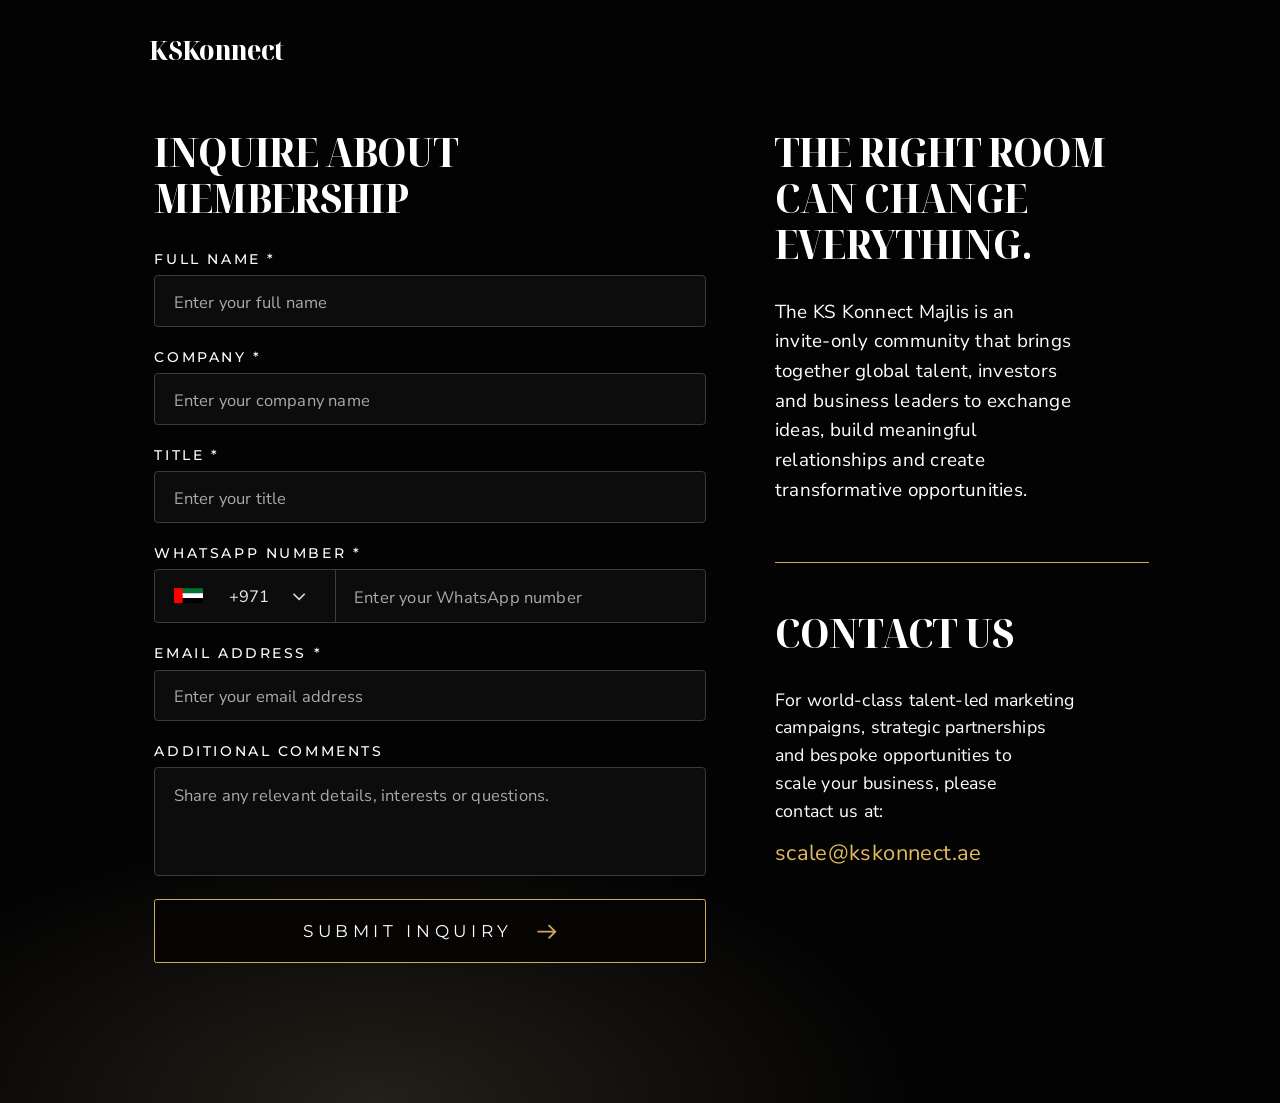
==== majlis.html @ ef3bc93c "Say why an inquiry failed to send The form now tells the visitor when FormSubmit is still waiting fo" ====
<!doctype html>
<html lang="en"><head><meta charset="utf-8"><meta name="viewport" content="width=device-width, initial-scale=1"><link rel="preconnect" href="https://fonts.googleapis.com"><link rel="preconnect" href="https://fonts.gstatic.com" crossorigin><link href="https://fonts.googleapis.com/css2?family=Montserrat:wght@400;500&family=Noto+Serif+Display:wdth,wght@62.5..100,700..900&family=Nunito+Sans:wght@400&display=swap" rel="stylesheet"><link rel="stylesheet" href="style.css">
<title>Inquire About Membership | KS Konnect Majlis</title>
<meta name="description" content="A private gathering for global talent, investors and business leaders to create transformative partnerships.">
</head><body>
<header class="full site-head static"><div class="wrap"><a class="logo-sm" href="index.html">KSKonnect</a></div></header>

<main class="full m-body">
  <div class="wrap">
   <section class="form-col">
    <h1 class="title">INQUIRE ABOUT MEMBERSHIP</h1>
    <form id="interest" novalidate>
      <div class="field"><label for="name">Full name *</label><input class="ctl" id="name" name="name" placeholder="Enter your full name" required autocomplete="name"></div>
      <div class="field"><label for="company">Company *</label><input class="ctl" id="company" name="company" placeholder="Enter your company name" required autocomplete="organization"></div>
      <div class="field"><label for="title">Title *</label><input class="ctl" id="title" name="title" placeholder="Enter your title" required autocomplete="organization-title"></div>
      <div class="field"><label for="whatsapp">WhatsApp number *</label>
        <div class="phone">
          <label class="cc" aria-label="Country code">
            <svg class="flag" viewBox="0 0 24 12" aria-hidden="true"><rect width="24" height="4" fill="#00732f"/><rect y="4" width="24" height="4" fill="#fff"/><rect y="8" width="24" height="4" fill="#000"/><rect width="7" height="12" fill="#ff0000"/></svg>
            <span id="ccv">+971</span>
            <svg class="chev" viewBox="0 0 12 8" aria-hidden="true"><path d="M1 1.5l5 5 5-5" fill="none" stroke="#ddd" stroke-width="1.4"/></svg>
            <select name="country_code" onchange="document.getElementById('ccv').textContent=this.value">
              <option>+971</option><option>+966</option><option>+974</option><option>+973</option><option>+968</option><option>+965</option><option>+44</option><option>+1</option><option>+91</option><option>+92</option>
            </select>
          </label>
          <input class="ctl" id="whatsapp" name="whatsapp" type="tel" placeholder="Enter your WhatsApp number" required autocomplete="tel-national">
        </div>
      </div>
      <div class="field"><label for="email">Email address *</label><input class="ctl" id="email" name="email" type="email" placeholder="Enter your email address" required autocomplete="email"></div>
      <div class="field"><label for="comments">Additional comments</label><textarea class="ctl" id="comments" name="comments" placeholder="Share any relevant details, interests or questions."></textarea></div>
      <input type="text" name="_honey" tabindex="-1" autocomplete="off" aria-hidden="true" style="position:absolute;left:-9999px">
      <button class="submit" type="submit">SUBMIT INQUIRY <svg viewBox="0 0 19 14" aria-hidden="true"><path d="M1 7h16M11 1l6 6-6 6" fill="none" stroke="#d1aa55" stroke-width="1.6"/></svg></button>
      <p class="toast" id="toast" role="status"></p>
    </form>
   </section>

   <aside class="aside-col">
    <h2 class="title">THE RIGHT ROOM <br>CAN CHANGE <br>EVERYTHING.</h2>
    <p class="aside-copy">The KS Konnect Majlis is an <br>invite-only community that brings <br>together global talent, investors <br>and business leaders to exchange <br>ideas, build meaningful <br>relationships and create <br>transformative opportunities.</p>
    <span class="rule"></span>
    <h2 class="title">CONTACT US</h2>
    <p class="contact-copy">For world-class talent-led marketing <br>campaigns, strategic partnerships <br>and bespoke opportunities to <br>scale your business, please <br>contact us at:</p>
    <a class="email" href="mailto:scale@kskonnect.ae">scale@kskonnect.ae</a>
   </aside>
  </div>
</main>
<script>
// Inquiries are emailed through FormSubmit (formsubmit.co); the code below stands in for the inbox address.
var INBOX='https://formsubmit.co/ajax/09a74bacd2674d088d8ec587eef45a07';
var CC='sarah@mavenmarketingandevents.com';
document.getElementById('interest').addEventListener('submit',function(e){
  e.preventDefault();
  var f=this,t=document.getElementById('toast'),btn=f.querySelector('.submit'),req=f.querySelectorAll('[required]');
  function v(n){return f.elements.namedItem(n).value.trim()}
  var bad=[].filter.call(req,function(i){return !i.checkValidity()});
  req.forEach(function(i){i.closest('.phone,.ctl').style.borderColor=i.checkValidity()?'':'#c0392b'});
  t.classList.add('on');
  if(bad.length){t.textContent='Please complete the required fields.';return}
  btn.disabled=true;t.textContent='Sending your inquiry...';
  fetch(INBOX,{method:'POST',headers:{'Content-Type':'application/json',Accept:'application/json'},body:JSON.stringify({
    _subject:'New Majlis membership inquiry: '+v('name'),_template:'table',_captcha:'false',_cc:CC,_replyto:v('email'),_honey:v('_honey'),
    'Full name':v('name'),'Company':v('company'),'Title':v('title'),'WhatsApp':v('country_code')+' '+v('whatsapp'),'Email':v('email'),'Additional comments':v('comments')||'-'
  })}).then(function(r){return r.json()}).then(function(j){
    if(String(j.success)!=='true')throw j;
    f.reset();document.getElementById('ccv').textContent='+971';
    t.textContent='Thank you. We will be in touch shortly.';
  }).catch(function(err){
    var why=err&&err.message?String(err.message):'';
    t.textContent=/activat/i.test(why)?'This form is waiting for activation. Please email us at scale@kskonnect.ae for now.':'Sorry, that did not send. Please email us at scale@kskonnect.ae.'+(why?' ('+why+')':'');
  }).then(function(){btn.disabled=false});
});
</script>
</body></html>
---- style.css ----
/* KS Konnect. Layout is drawn on the 853px mockup grid: "Nu" = N mockup pixels, scaled to the viewport (capped at 1100px). */
:root{
  --u: calc(min(100vw, 1100px) / 853);
  --gold:#d1aa55; --gold-text:#e2bb5e;
  --ink:#030303; --white:#fff;
  --serif:'Noto Serif Display', 'Playfair Display', Georgia, serif;
  --body:'Nunito Sans', 'Avenir Next', Avenir, sans-serif;
  --sans:'Montserrat', 'Helvetica Neue', Arial, sans-serif;
}
*{box-sizing:border-box;margin:0;padding:0}
html{background:var(--ink)}
body{background:var(--ink);color:var(--white);font-family:var(--sans);-webkit-font-smoothing:antialiased;overflow-x:hidden}
a{color:inherit;text-decoration:none}
.btn{position:absolute;display:flex;align-items:center;justify-content:center;border:calc(1.5 * var(--u)) solid var(--gold);background:#050505;color:#fff;font-family:var(--sans);font-weight:400;text-transform:uppercase;transition:background .25s,color .25s}
.btn:hover{background:var(--gold);color:#000}
.wrap{position:relative;width:calc(853 * var(--u));margin:0 auto}
.full{position:relative;width:100%}
.eyebrow{position:absolute;font-family:var(--sans);font-weight:400;text-transform:uppercase;white-space:nowrap}
.display{position:absolute;font-family:var(--serif);font-weight:800;font-stretch:83.5%;line-height:1;white-space:nowrap}
.copy{position:absolute;font-family:var(--sans);white-space:nowrap}
/* every section title shares one size */
.title{font-family:var(--serif);font-weight:800;font-stretch:83.5%;font-size:calc(31 * var(--u));line-height:1.15;letter-spacing:calc(-.5 * var(--u))}

/* small logo, top left */
.site-head{position:absolute;top:0;left:0;right:0;z-index:5}
.site-head.static{position:relative;height:calc(84 * var(--u))}
.logo-sm{position:absolute;left:calc(46 * var(--u));top:calc(28 * var(--u));font-family:var(--serif);font-weight:800;font-stretch:83.5%;font-size:calc(21 * var(--u));line-height:1;letter-spacing:calc(-.5 * var(--u))}

/* ---------- HOME ---------- */
.h-hero{height:calc(553 * var(--u));background:#141310 url(img/home-hero-edge.png) 0 0/100% calc(553 * var(--u)) no-repeat}
.h-hero .photo{position:absolute;inset:0;width:calc(853 * var(--u));left:50%;transform:translateX(-50%);height:calc(553 * var(--u));background:url(img/home-hero.jpg) 0 0/calc(853 * var(--u)) calc(553 * var(--u)) no-repeat;cursor:pointer}
.h-hero > .wrap{pointer-events:none}
.h-hero .copy{pointer-events:auto;left:calc(52 * var(--u));top:calc(230 * var(--u));font-size:calc(12.6 * var(--u));line-height:calc(19 * var(--u));letter-spacing:calc(.8 * var(--u));font-weight:400}
/* play button over the founders, opens the corporate trailer */
.play{position:absolute;left:calc(493 * var(--u));top:calc(358 * var(--u));width:calc(44 * var(--u));height:calc(44 * var(--u));border-radius:50%;border:calc(1.5 * var(--u)) solid var(--gold);background:rgba(5,5,5,.42);-webkit-backdrop-filter:blur(3px);backdrop-filter:blur(3px);display:flex;align-items:center;justify-content:center;cursor:pointer;transition:background .25s,transform .25s}
.play svg{width:calc(13 * var(--u));height:calc(14 * var(--u));margin-left:calc(3 * var(--u))}
.play svg path{fill:var(--gold);transition:fill .25s}
.play::before{content:"";position:absolute;inset:calc(-1.5 * var(--u));border-radius:50%;border:calc(1.5 * var(--u)) solid var(--gold);animation:ring 2.4s ease-out infinite}
@keyframes ring{from{transform:scale(1);opacity:.8}to{transform:scale(1.5);opacity:0}}
.play:hover,.h-hero .photo:hover .play{background:var(--gold);transform:scale(1.06)}
.play:hover svg path,.h-hero .photo:hover .play svg path{fill:#000}
@media (prefers-reduced-motion:reduce){.play::before{animation:none;opacity:0}}

/* trailer lightbox */
.vmodal{position:fixed;inset:0;z-index:50;display:flex;align-items:center;justify-content:center;padding:60px 16px;background:rgba(0,0,0,.92)}
.vmodal[hidden]{display:none}
.vmodal video{display:block;width:min(100%, 1280px, calc((100vh - 120px) * 16 / 9));aspect-ratio:16/9;background:#000;outline:1px solid rgba(209,170,85,.35)}
.vclose{position:absolute;top:12px;right:12px;width:40px;height:40px;border-radius:50%;border:1.5px solid var(--gold);background:transparent;color:#fff;cursor:pointer;display:flex;align-items:center;justify-content:center;transition:background .25s,color .25s}
.vclose svg{width:14px;height:14px}
.vclose:hover{background:var(--gold);color:#000}

.pillars{background:#020202;padding-bottom:calc(44 * var(--u))}
.pillars .wrap{display:grid;grid-template-columns:calc(276 * var(--u)) calc(300 * var(--u)) calc(277 * var(--u));height:calc(140 * var(--u))}
.cta{display:flex;justify-content:center;padding-top:calc(18 * var(--u))}
.cta .btn{position:relative;width:calc(190 * var(--u));height:calc(44 * var(--u));font-size:calc(12.6 * var(--u));letter-spacing:calc(1.6 * var(--u));color:var(--gold-text)}
.cta .btn:hover{color:#000}
.pillar{position:relative;text-align:center}
.pillar + .pillar::before{content:"";position:absolute;left:0;top:calc(24 * var(--u));width:calc(1 * var(--u));height:calc(92 * var(--u));background:var(--gold)}
.pillar .title{margin-top:calc(20 * var(--u))}
.pillar p{margin-top:calc(14 * var(--u));font-size:calc(11.4 * var(--u));line-height:calc(17 * var(--u));letter-spacing:calc(.4 * var(--u));font-weight:400}

.h-majlis{height:calc(460 * var(--u));background:#030303;overflow:hidden}
.h-majlis .photo{position:absolute;top:0;left:50%;transform:translateX(-50%);width:calc(853 * var(--u));height:calc(460 * var(--u))}
.h-majlis .photo::before{content:"";position:absolute;left:calc(335 * var(--u));top:calc(44 * var(--u));width:calc(528 * var(--u));height:calc(352 * var(--u));background:url(img/majlis-event.jpg) center/cover no-repeat;
  -webkit-mask-image:linear-gradient(90deg,transparent,#000 7%),linear-gradient(transparent,#000 12%,#000 86%,transparent);-webkit-mask-composite:source-in;
  mask-image:linear-gradient(90deg,transparent,#000 7%),linear-gradient(transparent,#000 12%,#000 86%,transparent);mask-composite:intersect}
.kicker{font-size:calc(12.6 * var(--u));letter-spacing:calc(2.4 * var(--u))}
.h-majlis .kicker{left:calc(48 * var(--u));top:calc(92 * var(--u))}
.h-majlis .title{position:absolute;left:calc(47 * var(--u));top:calc(108 * var(--u));line-height:1}
.h-majlis .copy{left:calc(50 * var(--u));top:calc(154 * var(--u));font-size:calc(12.4 * var(--u));line-height:calc(18.5 * var(--u));letter-spacing:calc(.7 * var(--u))}
.h-majlis .btn{left:calc(48 * var(--u));top:calc(286 * var(--u));width:calc(246 * var(--u));height:calc(38 * var(--u));font-size:calc(12.4 * var(--u));letter-spacing:calc(.9 * var(--u))}

/* ---------- MAJLIS (membership form) ---------- */
.m-body{padding:calc(16 * var(--u)) 0 calc(96 * var(--u));background:radial-gradient(calc(420 * var(--u)) calc(210 * var(--u)) at calc(290 * var(--u)) 100%,#231f19,rgba(3,3,3,0) 100%),var(--ink)}
.m-body .wrap{display:grid;grid-template-columns:calc(428 * var(--u)) calc(290 * var(--u));column-gap:calc(53 * var(--u));padding-left:calc(50 * var(--u));align-items:start}
.m-body .title{margin-bottom:calc(24 * var(--u))}
.field{margin-bottom:calc(18 * var(--u))}
.field > label{display:block;font-size:calc(11 * var(--u));letter-spacing:calc(2 * var(--u));font-weight:500;text-transform:uppercase;line-height:1;height:calc(18 * var(--u))}
.ctl{display:block;width:100%;height:calc(40 * var(--u));border:calc(1 * var(--u)) solid #3b3b3b;border-radius:calc(3 * var(--u));background:#0c0c0c;color:#fff;font-family:var(--body);font-size:calc(12.8 * var(--u));padding:calc(2 * var(--u)) calc(14 * var(--u)) 0;outline:none;font-weight:400;letter-spacing:calc(.15 * var(--u))}
.ctl::placeholder{color:#a9a9a9;opacity:1}
.ctl:focus,.phone:focus-within{border-color:var(--gold)}
textarea.ctl{height:calc(84 * var(--u));padding-top:calc(12 * var(--u));resize:none;line-height:1.45}
.phone{display:flex;height:calc(42 * var(--u));border:calc(1 * var(--u)) solid #3b3b3b;border-radius:calc(3 * var(--u));background:#0c0c0c}
.phone .cc{font-family:var(--body);display:flex;align-items:center;width:calc(140 * var(--u));border-right:calc(1 * var(--u)) solid #3e3e3e;padding-left:calc(14 * var(--u));font-size:calc(12.8 * var(--u));color:#e8e8e8;cursor:pointer;position:relative}
.phone .cc select{position:absolute;inset:0;opacity:0;cursor:pointer}
.flag{width:calc(23 * var(--u));height:calc(15 * var(--u));margin-right:calc(20 * var(--u));display:block}
.chev{width:calc(11 * var(--u));height:calc(7 * var(--u));margin-left:calc(18 * var(--u))}
.phone input{flex:1;border:0;background:transparent;height:100%;border-radius:0}
.submit{margin-top:calc(8 * var(--u));width:100%;height:calc(50 * var(--u));border:calc(1.5 * var(--u)) solid var(--gold);border-radius:calc(2 * var(--u));background:#050403;color:#fff;font-family:var(--sans);font-size:calc(13 * var(--u));letter-spacing:calc(3.6 * var(--u));font-weight:400;display:flex;align-items:center;justify-content:center;cursor:pointer;transition:background .25s,color .25s}
.submit svg{width:calc(17 * var(--u));height:calc(12 * var(--u));margin-left:calc(18 * var(--u))}
.submit:hover{background:var(--gold);color:#000}
.submit:disabled{opacity:.6;cursor:wait}
.submit:hover svg path{stroke:#000}
.toast{margin-top:calc(12 * var(--u));font-size:calc(12 * var(--u));color:var(--gold-text);opacity:0;transition:opacity .3s}
.toast.on{opacity:1}

.aside-col{padding-top:0}
.aside-copy,.contact-copy{font-family:var(--body);font-weight:400;letter-spacing:calc(.2 * var(--u))}
.aside-copy{font-size:calc(14.6 * var(--u));line-height:calc(23 * var(--u))}
.rule{display:block;width:100%;height:calc(1 * var(--u));background:var(--gold);margin:calc(44 * var(--u)) 0 calc(36 * var(--u))}
.contact-copy{font-size:calc(13.8 * var(--u));line-height:calc(21.5 * var(--u))}
.email{display:inline-block;margin-top:calc(10 * var(--u));font-family:var(--body);font-size:calc(17 * var(--u));color:var(--gold-text);letter-spacing:calc(.3 * var(--u))}
.email:hover{text-decoration:underline}

@media (min-width:1101px){
  .photo{-webkit-mask-image:linear-gradient(90deg,transparent,#000 7%,#000 93%,transparent);mask-image:linear-gradient(90deg,transparent,#000 7%,#000 93%,transparent)}
}

/* ---------- PHONES: stack the layout ---------- */
@media (max-width:640px){
  :root{--u:calc(100vw / 400)}
  .logo-sm{left:calc(16 * var(--u));top:calc(20 * var(--u));font-size:calc(22 * var(--u))}
  .h-hero{height:auto;padding:calc(80 * var(--u)) calc(16 * var(--u)) calc(300 * var(--u))}
  .h-hero .photo{left:0;transform:none;width:100%;top:auto;bottom:0;height:calc(340 * var(--u));background-size:auto calc(340 * var(--u));background-position:100% 100%}
  .play{left:calc(168 * var(--u));top:calc(211 * var(--u));width:calc(42 * var(--u));height:calc(42 * var(--u))}
  .play svg{width:calc(12 * var(--u));height:calc(13 * var(--u))}
  .h-hero .copy{position:relative;left:0;top:0}
  .h-hero .copy{white-space:normal;font-size:calc(13.5 * var(--u));line-height:calc(20 * var(--u))}
  .h-hero .copy br,.h-majlis .copy br{display:none}
  .wrap{width:100%}
  .photo{-webkit-mask-image:linear-gradient(transparent,#000 30%);mask-image:linear-gradient(transparent,#000 30%)}
  .h-hero{background-image:none}
  .pillars{height:auto}
  .pillars .wrap{display:block;height:auto;padding:calc(8 * var(--u)) calc(16 * var(--u))}
  .cta{padding-top:calc(4 * var(--u))}
  .cta .btn{width:calc(200 * var(--u));height:calc(44 * var(--u));font-size:calc(13 * var(--u))}
  .pillar{padding:calc(24 * var(--u)) 0}
  .pillar + .pillar::before{left:50%;top:0;width:calc(80 * var(--u));height:calc(1 * var(--u));transform:translateX(-50%)}
  .pillar .title{margin-top:0}
  .pillar p{font-size:calc(12 * var(--u));line-height:calc(18 * var(--u))}
  .h-majlis{height:auto;padding:calc(36 * var(--u)) calc(16 * var(--u)) calc(310 * var(--u))}
  .h-majlis .photo{left:0;transform:none;width:100%;top:auto;bottom:0;height:calc(290 * var(--u))}
  .h-majlis .photo::before{left:0;top:0;width:100%;height:100%;-webkit-mask-image:linear-gradient(transparent,#000 22%);mask-image:linear-gradient(transparent,#000 22%)}
  .h-majlis .kicker,.h-majlis .title,.h-majlis .copy,.h-majlis .btn{position:relative;left:0;top:0}
  .h-majlis .title{margin-top:calc(6 * var(--u))}
  .h-majlis .copy{margin-top:calc(16 * var(--u))}
  .h-majlis .copy{white-space:normal;font-size:calc(13 * var(--u));line-height:calc(19.5 * var(--u))}
  .h-majlis .btn{margin-top:calc(22 * var(--u));width:calc(260 * var(--u));height:calc(42 * var(--u));font-size:calc(12.6 * var(--u))}
  .site-head.static{height:calc(64 * var(--u))}
  .m-body{padding:calc(8 * var(--u)) calc(16 * var(--u)) calc(48 * var(--u))}
  .m-body .wrap{display:block;padding:0}
  .m-body .title{font-size:calc(28 * var(--u))}
  .field > label{font-size:calc(11.5 * var(--u))}
  .ctl,.phone .cc{font-size:calc(14 * var(--u))}
  .aside-col{padding-top:calc(56 * var(--u))}
  .aside-copy,.contact-copy{font-size:calc(15 * var(--u));line-height:calc(23 * var(--u))}
  .aside-copy br,.contact-copy br{display:none}
  .rule{margin:calc(36 * var(--u)) 0}
}
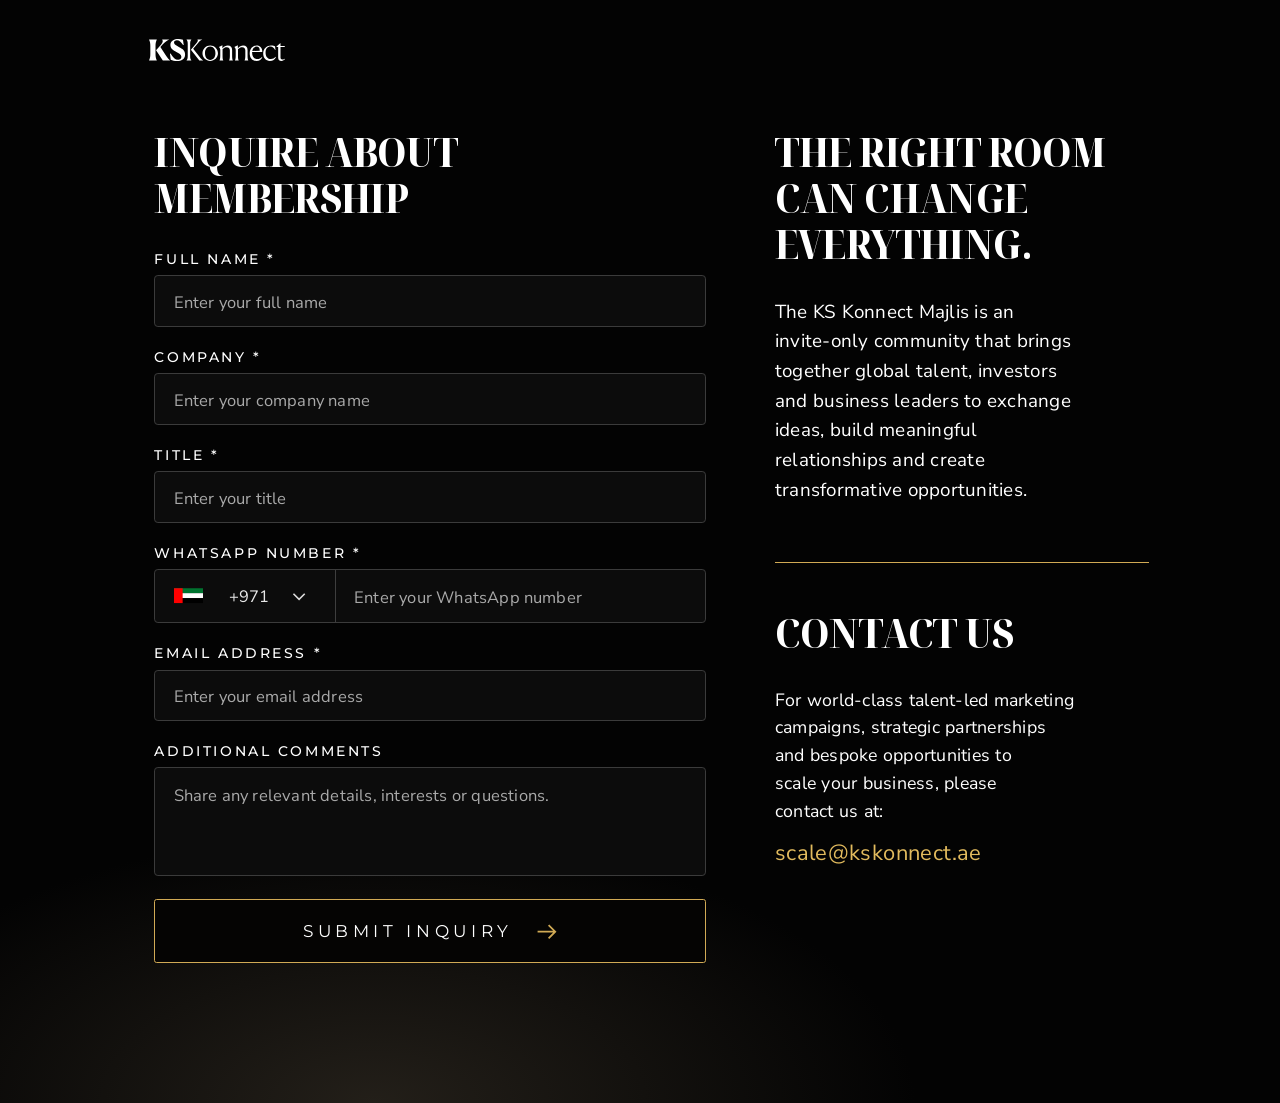
==== commit ec6f6954: "Use the client's final KSKonnect wordmark in the header The white version from 'KSKonnect Final Logo" ====
--- a/majlis.html
+++ b/majlis.html
@@ -3,7 +3,7 @@
 <title>Inquire About Membership | KS Konnect Majlis</title>
 <meta name="description" content="A private gathering for global talent, investors and business leaders to create transformative partnerships.">
 </head><body>
-<header class="full site-head static"><div class="wrap"><a class="logo-sm" href="index.html">KSKonnect</a></div></header>
+<header class="full site-head static"><div class="wrap"><a class="logo-sm" href="index.html"><img src="img/logo.svg" alt="KSKonnect"></a></div></header>
 
 <main class="full m-body">
   <div class="wrap">
@@ -19,7 +19,7 @@
             <svg class="flag" viewBox="0 0 24 12" aria-hidden="true"><rect width="24" height="4" fill="#00732f"/><rect y="4" width="24" height="4" fill="#fff"/><rect y="8" width="24" height="4" fill="#000"/><rect width="7" height="12" fill="#ff0000"/></svg>
             <span id="ccv">+971</span>
             <svg class="chev" viewBox="0 0 12 8" aria-hidden="true"><path d="M1 1.5l5 5 5-5" fill="none" stroke="#ddd" stroke-width="1.4"/></svg>
-            <select name="country_code" onchange="document.getElementById('ccv').textContent=this.value">
+            <select name="country_code" onchange="syncCC()">
               <option>+971</option><option>+966</option><option>+974</option><option>+973</option><option>+968</option><option>+965</option><option>+44</option><option>+1</option><option>+91</option><option>+92</option>
             </select>
           </label>
@@ -45,9 +45,31 @@
   </div>
 </main>
 <script>
-// Inquiries are emailed through FormSubmit (formsubmit.co); the code below stands in for the inbox address.
-var INBOX='https://formsubmit.co/ajax/09a74bacd2674d088d8ec587eef45a07';
-var CC='sarah@mavenmarketingandevents.com';
+// Inquiries are emailed through Web3Forms (the key is public by design). If Web3Forms can't take
+// one, FormSubmit is tried next, sending straight to Sarah.
+var WEB3='https://api.web3forms.com/submit',WEB3_KEY='4cfa48c7-e50f-45bf-9ffd-a785924dba8c';
+var INBOX='https://formsubmit.co/ajax/sarah@mavenmarketingandevents.com';
+var TO='scale@kskonnect.ae';
+// Show the chosen dialling code; the UAE flag only fits +971, so hide it for the others.
+function syncCC(){
+  var c=document.querySelector('[name=country_code]').value;
+  document.getElementById('ccv').textContent=c;
+  document.querySelector('.phone .flag').style.display=c==='+971'?'':'none';
+}
+// Both services answer JSON with success true or false.
+function send(url,data){
+  return fetch(url,{method:'POST',headers:{'Content-Type':'application/json',Accept:'application/json'},body:JSON.stringify(data)})
+    .then(function(r){return r.json()}).then(function(j){if(String(j.success)!=='true')throw j;return j});
+}
+// If neither service takes the inquiry, keep the visitor on the page and offer
+// the same details as a ready-to-send email, so the inquiry isn't lost.
+function offerEmail(t,subject,info,lead){
+  var body=Object.keys(info).map(function(k){return k+': '+info[k]}).join('\n');
+  var a=document.createElement('a');
+  a.href='mailto:'+TO+'?subject='+encodeURIComponent(subject)+'&body='+encodeURIComponent(body);
+  a.textContent='Email your details to '+TO;
+  t.textContent=lead+' ';t.appendChild(a);
+}
 document.getElementById('interest').addEventListener('submit',function(e){
   e.preventDefault();
   var f=this,t=document.getElementById('toast'),btn=f.querySelector('.submit'),req=f.querySelectorAll('[required]');
@@ -56,17 +78,17 @@
   req.forEach(function(i){i.closest('.phone,.ctl').style.borderColor=i.checkValidity()?'':'#c0392b'});
   t.classList.add('on');
   if(bad.length){t.textContent='Please complete the required fields.';return}
+  function done(){f.reset();syncCC();t.textContent='Thank you. We will be in touch shortly.'}
+  if(v('_honey')){done();return}   // a bot filled the hidden field
   btn.disabled=true;t.textContent='Sending your inquiry...';
-  fetch(INBOX,{method:'POST',headers:{'Content-Type':'application/json',Accept:'application/json'},body:JSON.stringify({
-    _subject:'New Majlis membership inquiry: '+v('name'),_template:'table',_captcha:'false',_cc:CC,_replyto:v('email'),_honey:v('_honey'),
-    'Full name':v('name'),'Company':v('company'),'Title':v('title'),'WhatsApp':v('country_code')+' '+v('whatsapp'),'Email':v('email'),'Additional comments':v('comments')||'-'
-  })}).then(function(r){return r.json()}).then(function(j){
-    if(String(j.success)!=='true')throw j;
-    f.reset();document.getElementById('ccv').textContent='+971';
-    t.textContent='Thank you. We will be in touch shortly.';
-  }).catch(function(err){
-    var why=err&&err.message?String(err.message):'';
-    t.textContent=/activat/i.test(why)?'This form is waiting for activation. Please email us at scale@kskonnect.ae for now.':'Sorry, that did not send. Please email us at scale@kskonnect.ae.'+(why?' ('+why+')':'');
+  var subject='New Majlis membership inquiry: '+v('name');
+  var info={'Full name':v('name'),'Company':v('company'),'Title':v('title'),'WhatsApp':v('country_code')+' '+v('whatsapp'),'Email':v('email'),'Additional comments':v('comments')||'-'};
+  var web3=Object.assign({access_key:WEB3_KEY,subject:subject,from_name:'KS Konnect website',replyto:v('email')},info);
+  var formsubmit=Object.assign({_subject:subject,_template:'table',_captcha:'false',_replyto:v('email')},info);
+  send(WEB3,web3).catch(function(){return send(INBOX,formsubmit)}).then(done).catch(function(err){
+    // A TypeError or SyntaxError means the service didn't answer (offline, or its server is down).
+    var down=err instanceof TypeError||err instanceof SyntaxError;
+    offerEmail(t,subject,info,down?'Our inquiry form is briefly unavailable.':'Sorry, that did not send.');
   }).then(function(){btn.disabled=false});
 });
 </script>
--- a/style.css
+++ b/style.css
@@ -1,4 +1,5 @@
-/* KS Konnect. Layout is drawn on the 853px mockup grid: "Nu" = N mockup pixels, scaled to the viewport (capped at 1100px). */
+/* KS Konnect. Layout is drawn on the 853px mockup grid: "Nu" = N mockup pixels, scaled to the viewport (capped at 1100px,
+   or 1600px on the home page so it fills a laptop screen). */
 :root{
   --u: calc(min(100vw, 1100px) / 853);
   --gold:#d1aa55; --gold-text:#e2bb5e;
@@ -7,6 +8,7 @@
   --body:'Nunito Sans', 'Avenir Next', Avenir, sans-serif;
   --sans:'Montserrat', 'Helvetica Neue', Arial, sans-serif;
 }
+.home{--u: calc(min(100vw, 1600px) / 853)}
 *{box-sizing:border-box;margin:0;padding:0}
 html{background:var(--ink)}
 body{background:var(--ink);color:var(--white);font-family:var(--sans);-webkit-font-smoothing:antialiased;overflow-x:hidden}
@@ -21,24 +23,28 @@
 /* every section title shares one size */
 .title{font-family:var(--serif);font-weight:800;font-stretch:83.5%;font-size:calc(31 * var(--u));line-height:1.15;letter-spacing:calc(-.5 * var(--u))}
 
-/* small logo, top left */
+/* small logo, top left (the client's wordmark, img/logo.svg; the text styles only show if it fails to load) */
 .site-head{position:absolute;top:0;left:0;right:0;z-index:5}
 .site-head.static{position:relative;height:calc(84 * var(--u))}
-.logo-sm{position:absolute;left:calc(46 * var(--u));top:calc(28 * var(--u));font-family:var(--serif);font-weight:800;font-stretch:83.5%;font-size:calc(21 * var(--u));line-height:1;letter-spacing:calc(-.5 * var(--u))}
+.logo-sm{position:absolute;left:calc(46 * var(--u));top:calc(30 * var(--u));font-family:var(--serif);font-weight:800;font-stretch:83.5%;font-size:calc(21 * var(--u));line-height:1;letter-spacing:calc(-.5 * var(--u))}
+.logo-sm img{display:block;height:calc(17 * var(--u));width:auto}
 
 /* ---------- HOME ---------- */
-.h-hero{height:calc(553 * var(--u));background:#141310 url(img/home-hero-edge.png) 0 0/100% calc(553 * var(--u)) no-repeat}
-.h-hero .photo{position:absolute;inset:0;width:calc(853 * var(--u));left:50%;transform:translateX(-50%);height:calc(553 * var(--u));background:url(img/home-hero.jpg) 0 0/calc(853 * var(--u)) calc(553 * var(--u)) no-repeat;cursor:pointer}
+/* the hero image is calc(553 * var(--u)) tall; its top calc(80 * var(--u)) is empty backdrop, so it's cropped off to sit the founders higher */
+.h-hero{height:calc(473 * var(--u));background:#141310 url(img/home-hero-edge.png) 0 calc(-80 * var(--u))/100% calc(553 * var(--u)) no-repeat}
+.h-hero .photo{position:absolute;inset:0;width:calc(853 * var(--u));left:50%;transform:translateX(-50%);height:calc(473 * var(--u));background:url(img/home-hero.jpg) 0 calc(-80 * var(--u))/calc(853 * var(--u)) calc(553 * var(--u)) no-repeat;cursor:pointer}
 .h-hero > .wrap{pointer-events:none}
-.h-hero .copy{pointer-events:auto;left:calc(52 * var(--u));top:calc(230 * var(--u));font-size:calc(12.6 * var(--u));line-height:calc(19 * var(--u));letter-spacing:calc(.8 * var(--u));font-weight:400}
-/* play button over the founders, opens the corporate trailer */
-.play{position:absolute;left:calc(493 * var(--u));top:calc(358 * var(--u));width:calc(44 * var(--u));height:calc(44 * var(--u));border-radius:50%;border:calc(1.5 * var(--u)) solid var(--gold);background:rgba(5,5,5,.42);-webkit-backdrop-filter:blur(3px);backdrop-filter:blur(3px);display:flex;align-items:center;justify-content:center;cursor:pointer;transition:background .25s,transform .25s}
+.h-hero .copy{pointer-events:auto;left:calc(52 * var(--u));top:calc(150 * var(--u));font-size:calc(12.6 * var(--u));line-height:calc(19 * var(--u));letter-spacing:calc(.8 * var(--u));font-weight:400}
+/* play button over the founders and "Explore our story" box under the headline; both open the corporate trailer */
+.play{position:absolute;left:calc(493 * var(--u));top:calc(278 * var(--u));width:calc(44 * var(--u));height:calc(44 * var(--u));border-radius:50%;border:calc(1.5 * var(--u)) solid #fff;background:rgba(0,0,0,.35);-webkit-backdrop-filter:blur(3px);backdrop-filter:blur(3px);display:flex;align-items:center;justify-content:center;cursor:pointer;transition:background .25s,transform .25s}
 .play svg{width:calc(13 * var(--u));height:calc(14 * var(--u));margin-left:calc(3 * var(--u))}
-.play svg path{fill:var(--gold);transition:fill .25s}
-.play::before{content:"";position:absolute;inset:calc(-1.5 * var(--u));border-radius:50%;border:calc(1.5 * var(--u)) solid var(--gold);animation:ring 2.4s ease-out infinite}
+.play svg path{fill:#fff;transition:fill .25s}
+.play::before{content:"";position:absolute;inset:calc(-1.5 * var(--u));border-radius:50%;border:calc(1.5 * var(--u)) solid rgba(255,255,255,.85);animation:ring 2.4s ease-out infinite}
 @keyframes ring{from{transform:scale(1);opacity:.8}to{transform:scale(1.5);opacity:0}}
-.play:hover,.h-hero .photo:hover .play{background:var(--gold);transform:scale(1.06)}
+.play:hover,.h-hero .photo:hover .play{background:#fff;transform:scale(1.06)}
 .play:hover svg path,.h-hero .photo:hover .play svg path{fill:#000}
+.story{position:absolute;left:calc(52 * var(--u));top:calc(272 * var(--u));width:calc(230 * var(--u));height:calc(40 * var(--u));display:flex;align-items:center;justify-content:center;padding-left:calc(3.2 * var(--u));border:calc(1.5 * var(--u)) solid transparent;border-image:linear-gradient(90deg,#9a7632,#e2bb5e 30%,#f6dc95 50%,#d1aa55 70%,#9a7632) 1;background:linear-gradient(90deg,rgba(8,7,6,.9),rgba(30,26,20,.82) 70%,rgba(8,7,6,.9));box-shadow:0 calc(4 * var(--u)) calc(18 * var(--u)) rgba(0,0,0,.45);color:#fff;font-family:var(--sans);font-size:calc(11 * var(--u));letter-spacing:calc(3.2 * var(--u));font-weight:500;text-transform:uppercase;white-space:nowrap;cursor:pointer;transition:background .25s,color .25s}
+.story:hover{background:var(--gold);color:#000}
 @media (prefers-reduced-motion:reduce){.play::before{animation:none;opacity:0}}
 
 /* trailer lightbox */
@@ -93,6 +99,7 @@
 .submit:hover svg path{stroke:#000}
 .toast{margin-top:calc(12 * var(--u));font-size:calc(12 * var(--u));color:var(--gold-text);opacity:0;transition:opacity .3s}
 .toast.on{opacity:1}
+.toast a{text-decoration:underline}
 
 .aside-col{padding-top:0}
 .aside-copy,.contact-copy{font-family:var(--body);font-weight:400;letter-spacing:calc(.2 * var(--u))}
@@ -102,17 +109,20 @@
 .email{display:inline-block;margin-top:calc(10 * var(--u));font-family:var(--body);font-size:calc(17 * var(--u));color:var(--gold-text);letter-spacing:calc(.3 * var(--u))}
 .email:hover{text-decoration:underline}
 
-@media (min-width:1101px){
+/* only once the page stops growing do the photos need their sides faded into the background */
+@media (min-width:1601px){
   .photo{-webkit-mask-image:linear-gradient(90deg,transparent,#000 7%,#000 93%,transparent);mask-image:linear-gradient(90deg,transparent,#000 7%,#000 93%,transparent)}
 }
 
 /* ---------- PHONES: stack the layout ---------- */
 @media (max-width:640px){
-  :root{--u:calc(100vw / 400)}
-  .logo-sm{left:calc(16 * var(--u));top:calc(20 * var(--u));font-size:calc(22 * var(--u))}
+  :root,.home{--u:calc(100vw / 400)}
+  .logo-sm{left:calc(16 * var(--u));top:calc(22 * var(--u));font-size:calc(22 * var(--u))}
+  .logo-sm img{height:calc(17.5 * var(--u))}
   .h-hero{height:auto;padding:calc(80 * var(--u)) calc(16 * var(--u)) calc(300 * var(--u))}
   .h-hero .photo{left:0;transform:none;width:100%;top:auto;bottom:0;height:calc(340 * var(--u));background-size:auto calc(340 * var(--u));background-position:100% 100%}
   .play{left:calc(168 * var(--u));top:calc(211 * var(--u));width:calc(42 * var(--u));height:calc(42 * var(--u))}
+  .story{left:calc(84 * var(--u));top:calc(263 * var(--u));width:calc(210 * var(--u));height:calc(34 * var(--u));font-size:calc(10 * var(--u));letter-spacing:calc(2.6 * var(--u));padding-left:calc(2.6 * var(--u))}
   .play svg{width:calc(12 * var(--u));height:calc(13 * var(--u))}
   .h-hero .copy{position:relative;left:0;top:0}
   .h-hero .copy{white-space:normal;font-size:calc(13.5 * var(--u));line-height:calc(20 * var(--u))}
